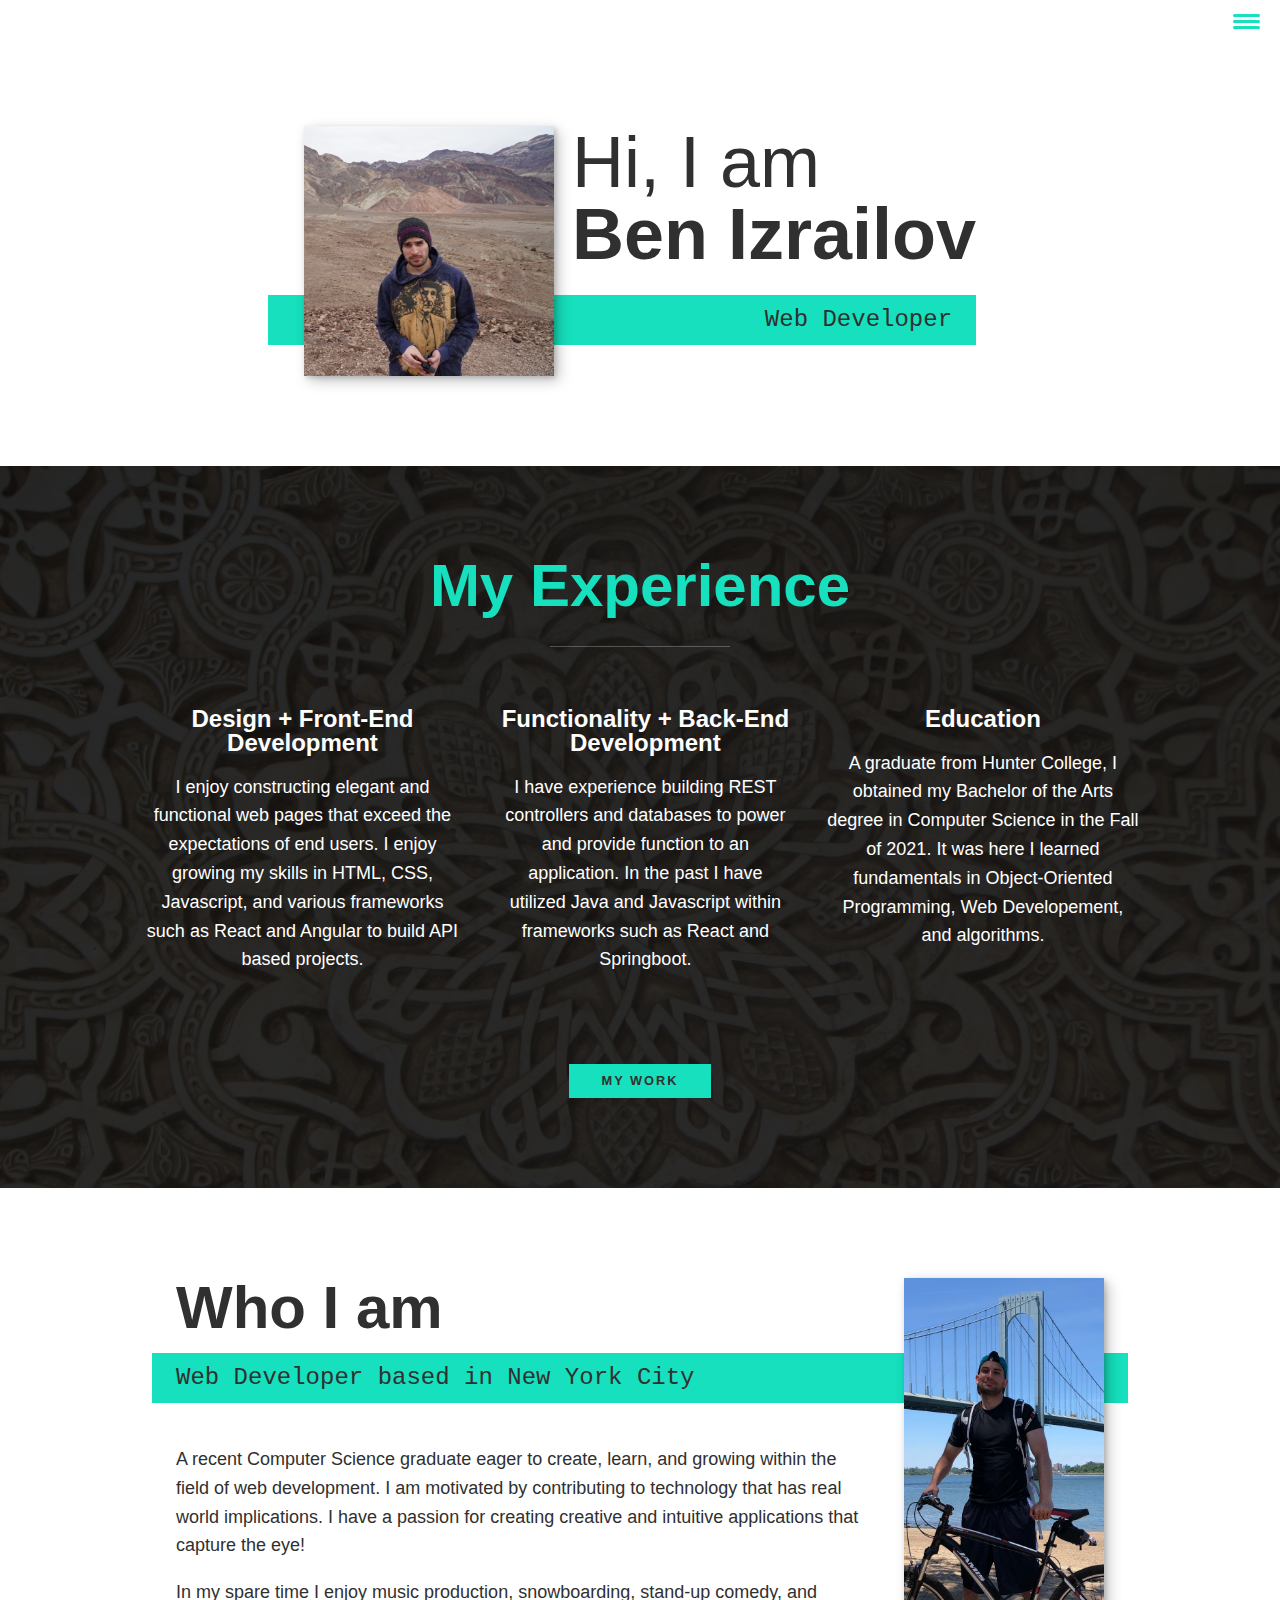
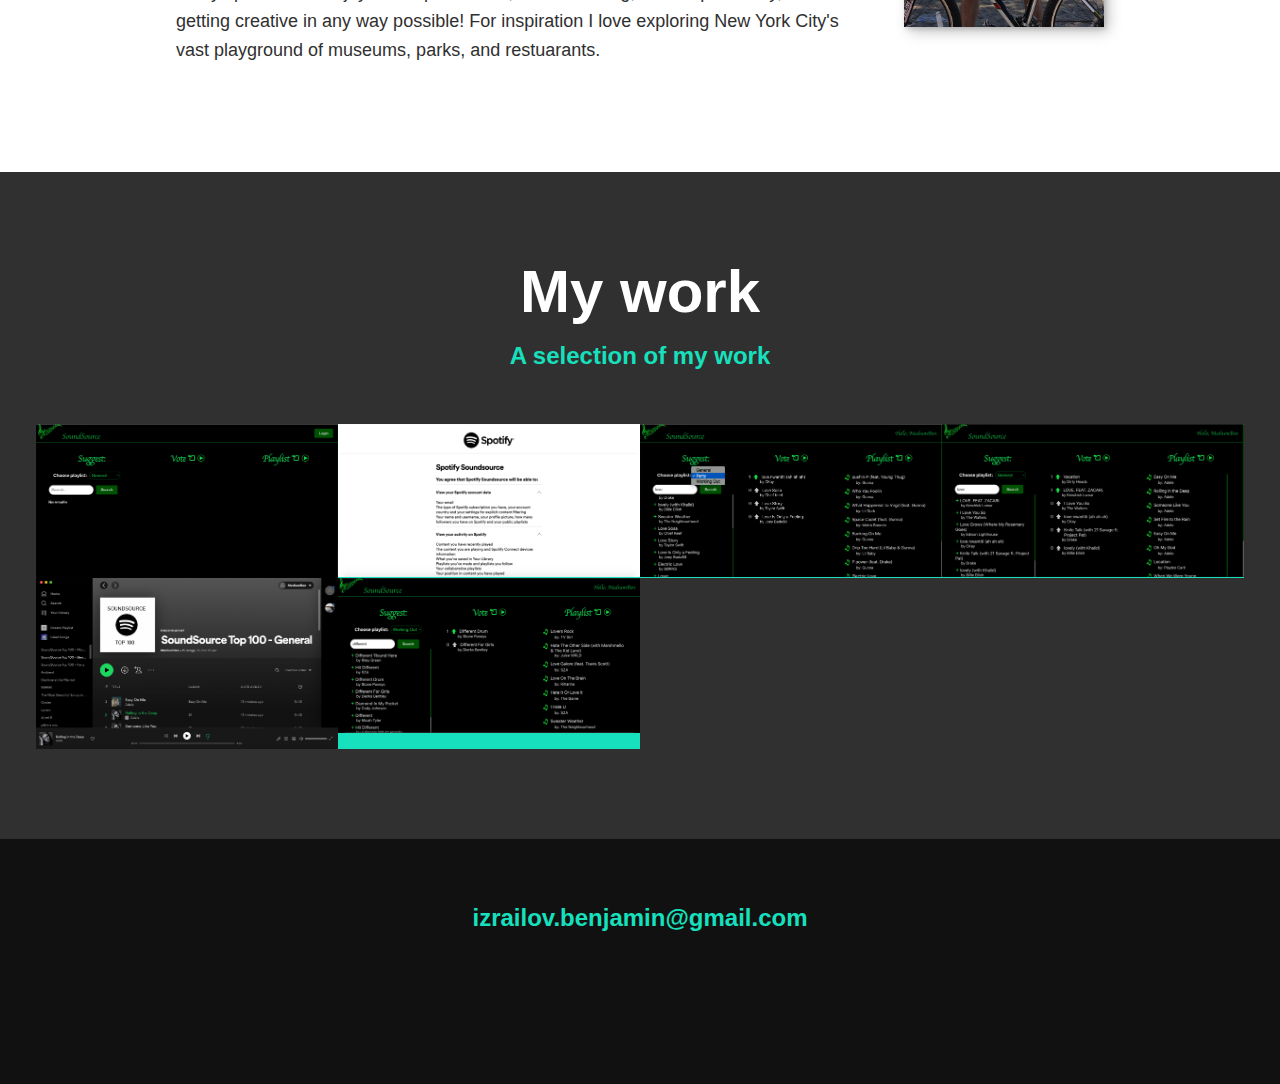
==== index.html @ 0f0019da "Initial commit" ====
<!DOCTYPE html>
<html lang="en">
    <head>
        <meta charset="UTF-8">
        <meta name="viewport" content="width=device-width, initial-scale=1.0">
        <title>Ben Izrailov Portfolio Website</title>
        <link rel="stylesheet" href="https://cdnjs.cloudflare.com/ajax/libs/normalize/7.0.0/normalize.min.css">
        <link rel="stylesheet" href="https://cdnjs.cloudflare.com/ajax/libs/font-awesome/5.11.2/css/all.css" integrity="sha256-46qynGAkLSFpVbEBog43gvNhfrOj+BmwXdxFgVK/Kvc=" crossorigin="anonymous" />
        <script src="https://kit.fontawesome.com/5626869890.js" crossorigin="anonymous"></script>


        <link rel="stylesheet" href="css/style.css">
    </head>
    <body>
        <header>
            <div class="logo">
                <img src="" alt="">
            </div>
            <button class="nav-toggle" aria-label="toggle navigation">
                <span class="hamburger"></span>
            </button>
            <nav class="nav">
                <ul class="nav__list">
                    <li class="nav__item"><a href="#home" class="nav__link">Home</a></li>
                    <li class="nav__item"><a href="#services" class="nav__link">My Services</a></li>
                    <li class="nav__item"><a href="#about" class="nav__link">About me</a></li>
                    <li class="nav__item"><a href="#work" class="nav__link">My Work</a></li>
                </ul>
            </nav>
        </header>

        <!-- Introduction -->
        <section class="intro" id="home">
            <h1 class="section__title section__title--intro">
                Hi, I am <strong>Ben Izrailov</strong>
            </h1>
            <p class="section__subtitle section__subtitle--intro">Web Developer</p>
            <img src="img/benprofile.png" alt="a picture of me smiling" class="intro__img">
        </section>

         <!-- My services -->
         <section class="my-services" id="services">
            <h2 class="section__title section__title--services">My Experience</h2>
            <div class="services">
                <div class="service">
                    <h3>Design + Front-End Development</h3>
                    <p>
                         I enjoy constructing elegant and functional web pages that exceed 
                         the expectations of end users. I enjoy growing my skills in HTML, 
                         CSS, Javascript, and various frameworks such as React and Angular 
                         to build API based projects. 
                    </p>
                </div> <!-- / service -->
                
                <div class="service">
                    <h3>Functionality + Back-End Development</h3>
                    <p>
                        I have experience building REST controllers and databases to power 
                        and provide function to an application. In the past I have utilized 
                        Java and Javascript within frameworks such as React and Springboot.  
                    </p>
                </div> <!-- / service -->
                
                <div class="service">
                    <h3>Education</h3>
                    <p>
                        A graduate from Hunter College, I obtained my Bachelor of the Arts  
                        degree in Computer Science in the Fall of 2021. It was here I learned
                        fundamentals in Object-Oriented Programming, Web Developement, and 
                        algorithms.
                    </p>
                </div> <!-- / service -->
            </div> <!-- / services -->
            
            <a href="#work" class="btn">My Work</a>
        </section>


        <!-- About me -->
        <section class="about-me" id="about">
            <h2 class="section__title section__title--about">Who I am</h2>
            <p class="section__subtitle section__subtitle--about">
                Web Developer based in New York City
            </p>
            
            <div class="about-me__body">
                <p>A recent Computer Science graduate eager to create, learn, and growing
                    within the field of web development. I am motivated by contributing
                    to technology that has real world implications. I have a passion for creating
                    creative and intuitive applications that capture the eye!
                </p>
                <p>
                    In my spare time I enjoy music production, snowboarding, stand-up comedy,
                    and getting creative in any way possible! For inspiration I love exploring
                    New York City's vast playground of museums, parks, and restuarants.
                </p>
            </div>
            <img src="img/benbike.jpg" alt="Ben on a bike" class="about-me__img">
        </section>

        <!-- My Work -->
        <section class="my-work" id="work">
            <h2 class="section__title section__title--work">My work</h2>
            <p class="section__subtitle section__subtitle--work">A selection of my work</p>
            
            <div class="portfolio">
                <!-- Portfolio item 01 -->
                <a href="portfolio-item.html" class="portfolio__item">
                    <img src="img/login-page.png" alt="" class="portfolio__img">
                </a>
                
                <!-- Portfolio item 02 -->
                <a href="portfolio-item.html" class="portfolio__item">
                    <img src="img/authentication-page.png" alt="" class="portfolio__img">
                </a>
                
                <!-- Portfolio item 03 -->
                <a href="portfolio-item.html" class="portfolio__item">
                    <img src="img/different-playlists.png" alt="" class="portfolio__img">
                </a>
                
                <!-- Portfolio item 04 -->
                <a href="portfolio-item.html" class="portfolio__item">
                    <img src="img/upvote-playlist-general.png" alt="" class="portfolio__img">
                </a>
                
                <!-- Portfolio item 05 -->
                <a href="#" class="portfolio__item">
                    <img src="img/spotify-playlists.png" alt="" class="portfolio__img">
                </a>
                
                <!-- Portfolio item 06 -->
                <a href="#" class="portfolio__item">
                    <img src="img/working-out-playlist.png" alt="" class="portfolio__img">
                </a>
            </div>
        </section>

        <!-- Footer -->
        <footer class="footer">
            <!-- replace with your own email address -->
            <a href="mailto:izrailov.benjamin@gmail.com" class="footer__link">izrailov.benjamin@gmail.com</a>
            <ul class="social-list">
                <li class="social-list__item">
                    <a class="social-list__link" href="https://github.com/BenIzrailov">
                        <i class="fa-brands fa-github"></i>
                    </a>
                </li>
                <li class="social-list__item">
                    <a class="social-list__link" href="https://www.linkedin.com/in/benjamin-izrailov-9478">
                        <i class="fa-brands fa-linkedin"></i>
                    </a>
                </li>
                <li class="social-list__item">
                    <a class="social-list__link" href="https://twitter.com">
                        <i class="fa-brands fa-twitter"></i>
                </a>
                </li>
            </ul>
        </footer>

        <script src="js/index.js"></script>
    </body>
</html>
---- css/style.css ----
*,
*::before,
*::after {
    box-sizing: border-box;
}

/* Custom Properties, update these for your own design */

:root {
    --ff-primary: 'Source Sans Pro', sans-serif;
    --ff-secondary: 'Source Code Pro', monospace;
    
    --fw-reg: 300;
    --fw-bold: 900;
    
    --clr-light: #fff;
    --clr-dark: #303030;
    --clr-accent: #16e0bd;
    
    --fs-h1: 3rem;
    --fs-h2: 2.25rem;
    --fs-h3: 1.25rem;
    --fs-body: 1rem;

    --bs: 0.25em 0.25em 0.75em rgba(0,0,0,.25),
    0.125em 0.125em 0.25em rgba(0,0,0,.15);
}

@media (min-width: 800px) {
    :root {
        --fs-h1: 4.5rem;
        --fs-h2: 3.75rem;
        --fs-h3: 1.5rem;
        --fs-body: 1.125rem;
    }
}

/* General styles */
html {
    scroll-behavior: smooth;
}

body {
    background: var(--clr-light);
    color: var(--clr-dark);
    margin: 0;
    font-family: var(--ff-primary);
    font-size: var(--fs-body);
    line-height: 1.6;
}

section {
    padding: 5em 2em;
}

img {
    display: block;
    max-width: 100%;
}

strong { font-weight: var(--fw-bold) }

:focus {
    outline: 3px solid var(--clr-accent);
    outline-offset: 3px;
}

.btn {
    display: inline-block;
    padding: .5em 2.5em;
    background: var(--clr-accent);
    color: var(--clr-dark);
    text-decoration: none;
    cursor: pointer;
    font-size: .8rem;
    text-transform: uppercase;
    letter-spacing: 2px;
    font-weight: var(--fw-bold);
    transition: transform 200ms ease-in-out;
}

.btn:hover {
    transform: scale(1.1);
}

/* Typography */

h1,
h2,
h3 {
    line-height: 1;
    margin: 0;
}

h1 { font-size: var(--fs-h1) }
h2 { font-size: var(--fs-h2) }
h3 { font-size: var(--fs-h3) }

.section__title {
    margin-bottom: .25em;
}

.section__title--intro {
    font-weight: var(--fw-reg);
}

.section__title--intro strong {
    display: block;
}

.section__subtitle {
    margin: 0;
    font-size: var(--fs-h3);
}

.section__subtitle--intro,
.section__subtitle--about {
    background: var(--clr-accent);
    padding: .25em 1em;
    font-family: var(--ff-secondary);
    margin-bottom: 1em;
}

/* header */

header {
    display: flex;
    justify-content: space-between;
    padding: 1em;
}

.logo {
    max-width: 100px;
}

.nav {
    position: fixed;
    background: var(--clr-dark);
    color: var(--clr-light);
    top: 0;
    bottom: 0;
    left: 0;
    right: 0;
    z-index: 100;
    
    transform: translateX(100%);
    transition: transform 250ms cubic-bezier(.5, 0, .5, 1);
}

.nav__list {
    list-style: none;
    display: flex;
    height: 100%;
    flex-direction: column;
    justify-content: space-evenly;
    align-items: center;
    margin: 0;
    padding: 0;
}

.nav__link {
    color: inherit;
    font-weight: var(--fw-bold);
    font-size: var(--fs-h2);
    text-decoration: none;
}

.nav__link:hover {
    color: var(--clr-accent);
}

.nav-toggle {
    padding: .5em;
    background: transparent;
    border: 0;
    cursor: pointer;
    position: absolute;
    right: 1em;
    top: 1em;
    z-index: 1000;
}

.nav-open .nav {
    transform: translateX(0);
}

.nav-open .nav-toggle {
    position: fixed;
}

.nav-open .hamburger {
    transform: rotate(.625turn);
}

.nav-open .hamburger::before {
    transform: rotate(90deg) translateX(-6px);
}

.nav-open .hamburger::after {
    opacity: 0;
}

.hamburger {
    display: block;
    position: relative;
}

.hamburger,
.hamburger::before,
.hamburger::after {
    background: var(--clr-accent);
    width: 2em;
    height: 3px;
    border-radius: 1em;
    transition: transform 250ms ease-in-out;
}


.hamburger::before,
.hamburger::after {
    content: '';
    position: absolute;
    left: 0;
    right: 0;
}

.hamburger::before { top: 6px; }
.hamburger::after { bottom: 6px; }

/*  Intro section  */

.intro {
    position: relative;
}

.intro__img {
    box-shadow: var(--bs);
}

.section__subtitle--intro {
    display: inline-block;
}

@media (min-width: 600px) {
    .intro {
        display: grid;
        width: min-content;
        margin: 0 auto;
        grid-column-gap: 1em;
        grid-template-areas: 
            "img title"
            "img subtitle";
        grid-template-columns: min-content max-content;
    }
    
    .intro__img {
        grid-area: img;
        min-width: 250px;
        position: relative;
        z-index: 2;
    }    

    .section__subtitle--intro {
        align-self: start;
        grid-column: -1 / 1;
        grid-row: 2;
        text-align: right;
        position: relative;
        left: -1.5em;
        width: calc(100% + 1.5em);
    }
}

/*  My services section  */

.my-services {
    background-color: var(--clr-dark);
    background-image: url(../img/flower-design-1187080.png);
    background-blend-mode: multiply;
    background-size: cover;
    color: var(--clr-light);
    text-align: center;     
}

.section__title--services {
    color: var(--clr-accent);
    position: relative;
}

.section__title--services::after {
    content: '';
    display: block;
    width: 3em;
    height: 1px;
    margin: 0.5em auto 1em;
    background: var(--clr-light);
    opacity: 0.25;
}

.services {
    margin-bottom: 4em;
}

.service {
    max-width: 500px;
    margin: 0 auto;
}

@media (min-width: 800px) {
    .services {
        display: flex;
        max-width: 1000px;
        margin-left: auto;
        margin-right: auto;
    }
    
    .service + .service {
        margin-left: 2em;
    }
}

.about-me {
    max-width: 1000px;
    margin: 0 auto;
}

.about-me__img {
    box-shadow: var(--bs);
}

@media (min-width: 600px) {
    .about-me {
        display: grid;
        grid-template-columns: 1fr 200px;
        grid-template-areas: 
            "title img"
            "subtitle img"
            "text img";
        grid-column-gap: 2em;
        
    }
    
    .section__title--about {
        grid-area: title;
    }

    .section__subtitle--about {
        grid-column: 1 / -1;
        grid-row: 2;
        position: relative;
        left: -1em;
        width: calc(100% + 2em);
        padding-left: 1em;
        padding-right: calc(200px + 4em);
    }
    
    .about-me__img {
        grid-area: img;
        position: relative;
        z-index: 2;
    }
}

/* My Work */

.my-work {
    background-color: var(--clr-dark);
    color: var(--clr-light);
    text-align: center;    
}

.section__subtitle--work {
    color: var(--clr-accent);
    font-weight: var(--fw-bold);
    margin-bottom: 2em;
}

.portfolio {
    display: grid;
    grid-template-columns: repeat(auto-fit, minmax(300px, 1fr));
}

.portfolio__item {
    background: var(--clr-accent);
    overflow: hidden;
}

.portfolio__img {
    transition: 
        transform 750ms cubic-bezier(.5, 0, .5, 1),
        opacity 250ms linear;
}

.portfolio__item:focus {
    position: relative;
    z-index: 2;
}

.portfolio__img:hover,
.portfolio__item:focus .portfolio__img {
    transform: scale(1.2);
    opacity: .5;
}

/* footer */

.footer {
    background: #111;
    color: var(--clr-accent);
    text-align: center;
    padding: 2.5em 0;
    font-size: var(--fs-h3);
}

.footer a { 
    color: inherit;
    text-decoration: none; 
}

.footer__link {
   
    font-weight: var(--fw-bold);
}

.footer__link:hover,
.social-list__link:hover {
    opacity: .7;
}

.footer__link:hover {
    text-decoration: underline;
}

.social-list {
    list-style: none;
    display: flex;
    justify-content: center;
    margin: 2em 0 0;
    padding: 0;
}

.social-list__item {
    margin: 0 .5em;
}

.social-list__link {
    padding: .5em;
}

.portfolio-item-individual {
    padding: 0 2em 2em;
    max-width: 1000px;
    margin: 0 auto;
}
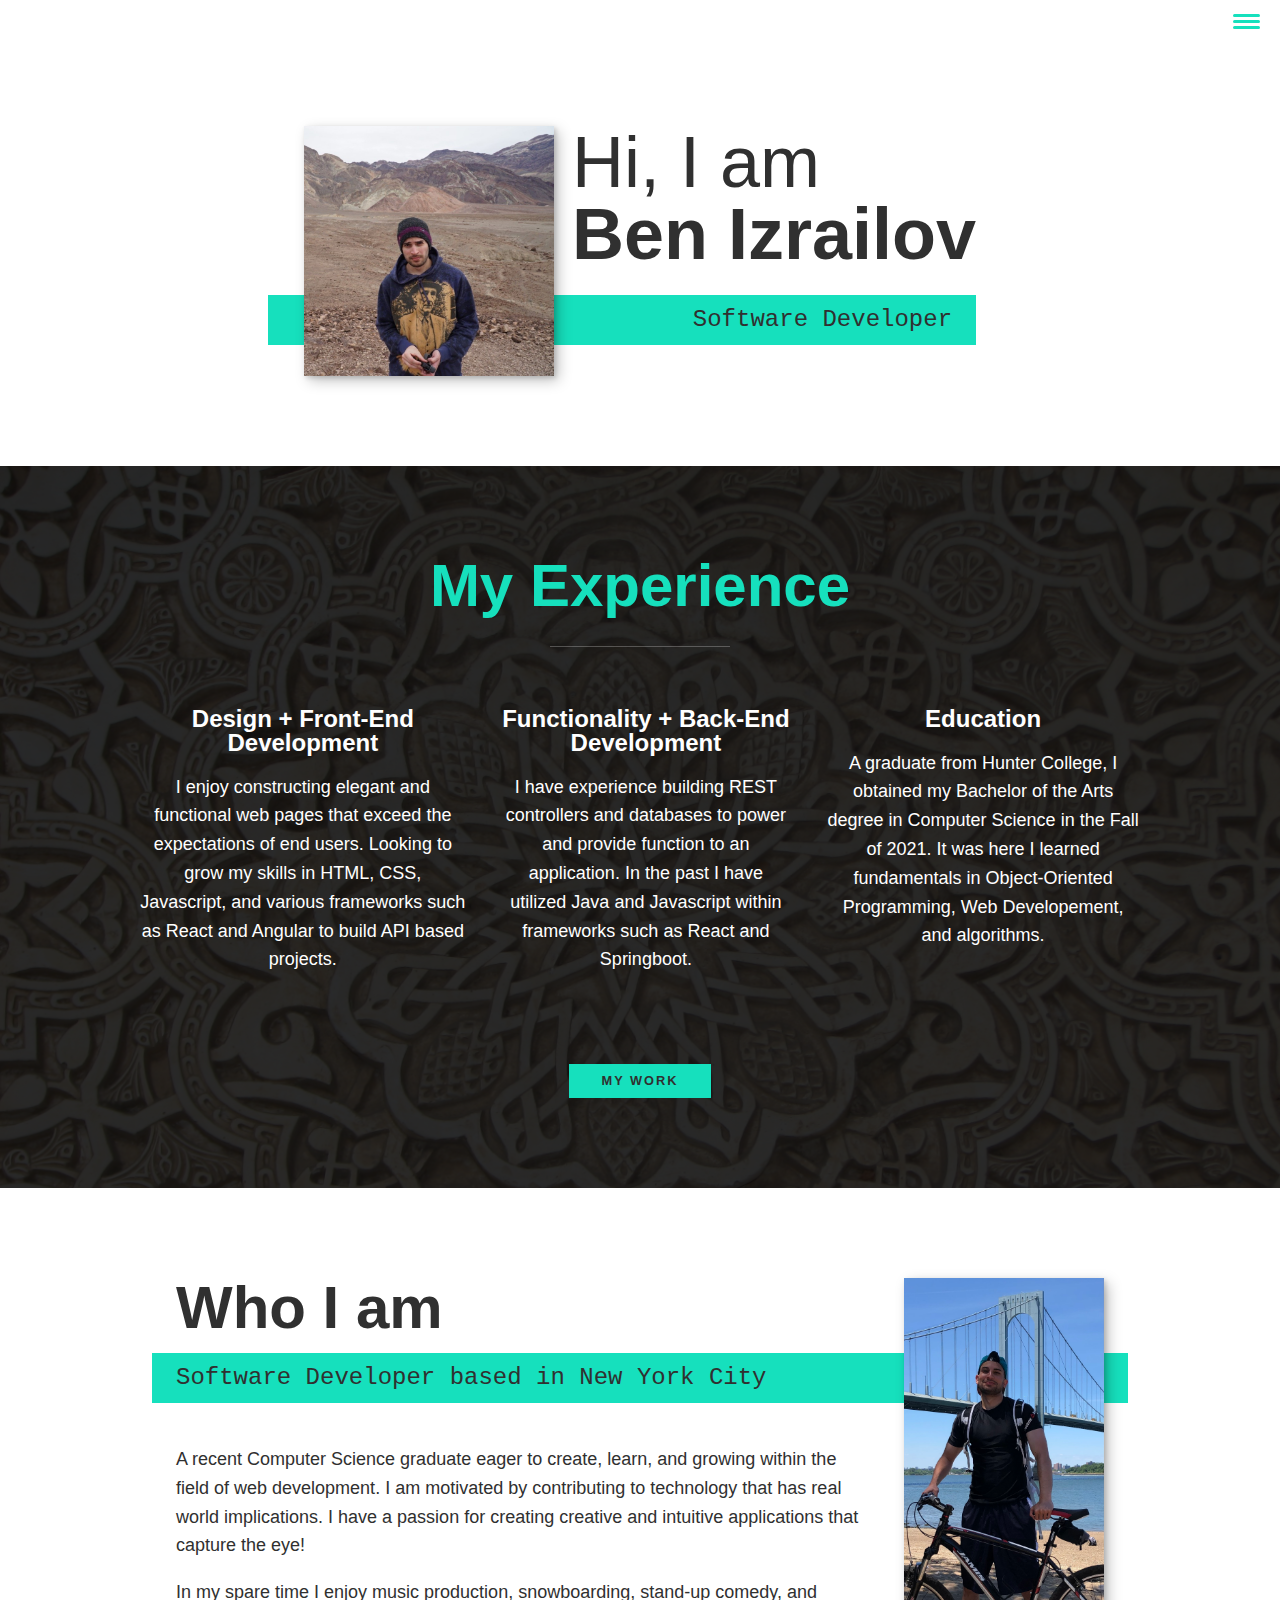
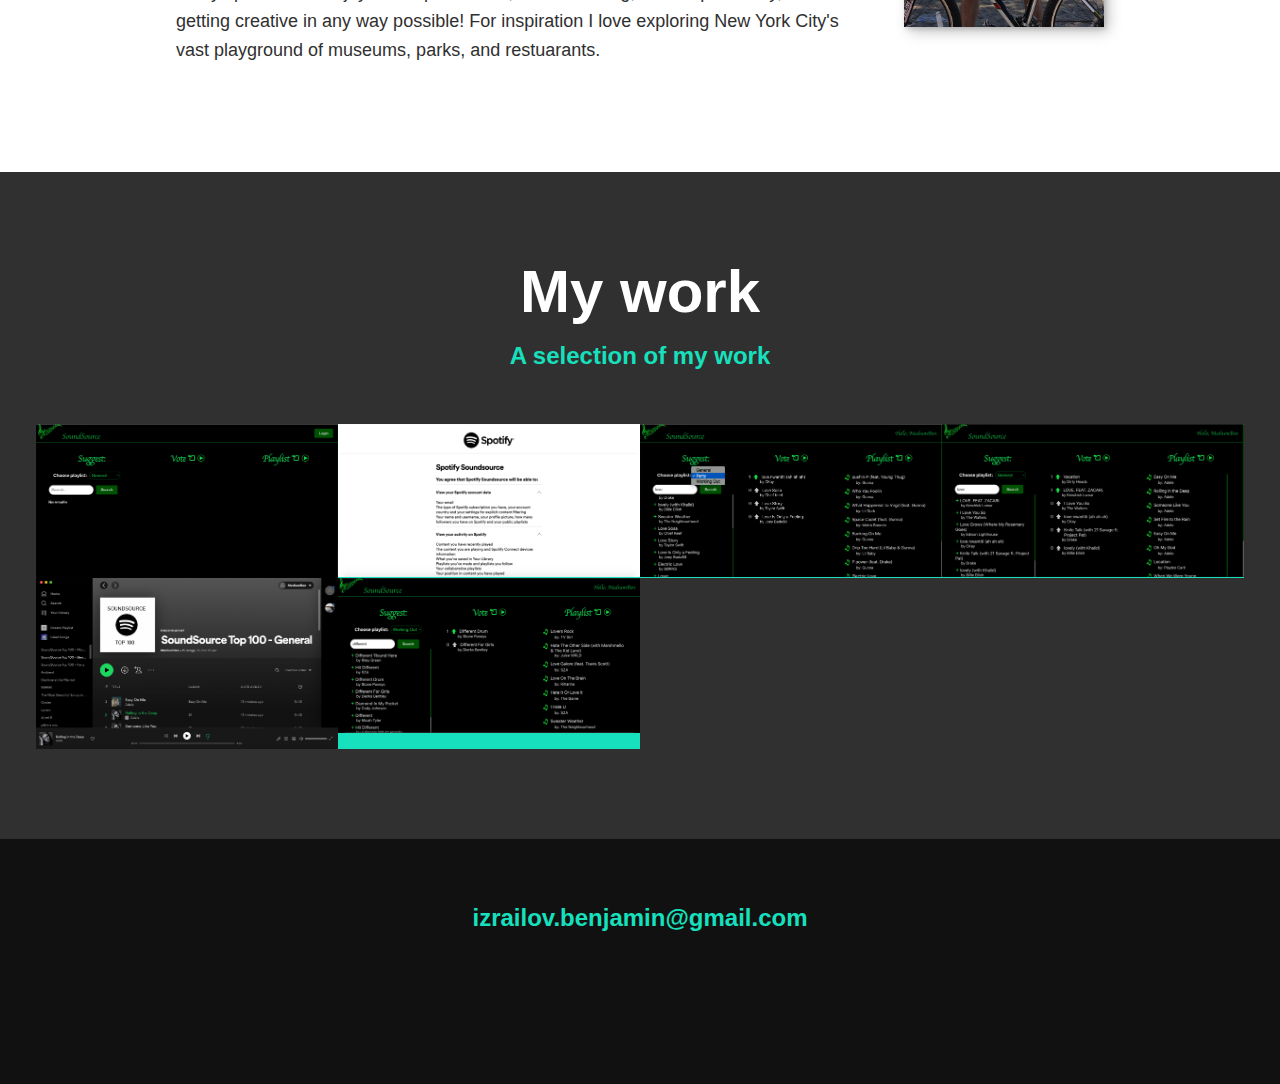
==== commit cfff8c8b: "minor change" ====
--- a/index.html
+++ b/index.html
@@ -34,7 +34,7 @@
             <h1 class="section__title section__title--intro">
                 Hi, I am <strong>Ben Izrailov</strong>
             </h1>
-            <p class="section__subtitle section__subtitle--intro">Web Developer</p>
+            <p class="section__subtitle section__subtitle--intro">Software Developer</p>
             <img src="img/benprofile.png" alt="a picture of me smiling" class="intro__img">
         </section>
 
@@ -46,7 +46,7 @@
                     <h3>Design + Front-End Development</h3>
                     <p>
                          I enjoy constructing elegant and functional web pages that exceed 
-                         the expectations of end users. I enjoy growing my skills in HTML, 
+                         the expectations of end users. Looking to grow my skills in HTML, 
                          CSS, Javascript, and various frameworks such as React and Angular 
                          to build API based projects. 
                     </p>
@@ -80,7 +80,7 @@
         <section class="about-me" id="about">
             <h2 class="section__title section__title--about">Who I am</h2>
             <p class="section__subtitle section__subtitle--about">
-                Web Developer based in New York City
+                Software Developer based in New York City
             </p>
             
             <div class="about-me__body">
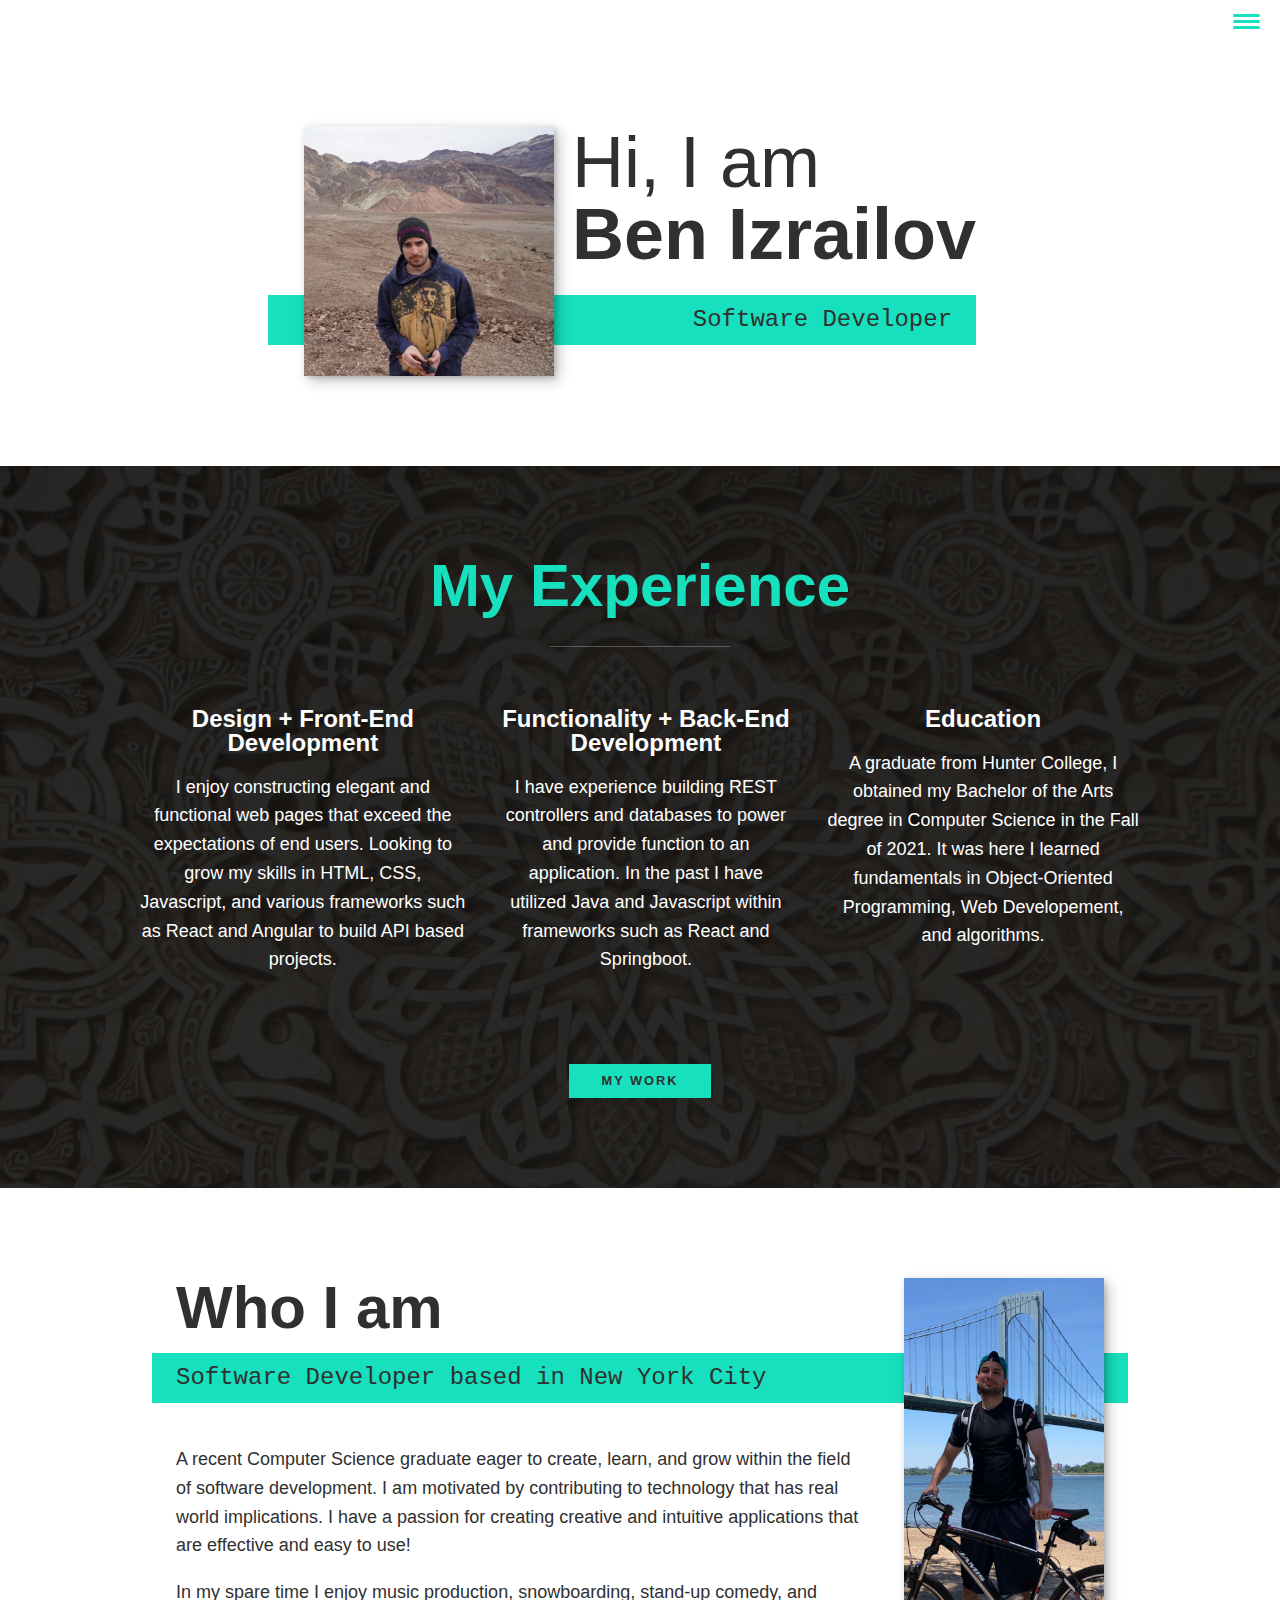
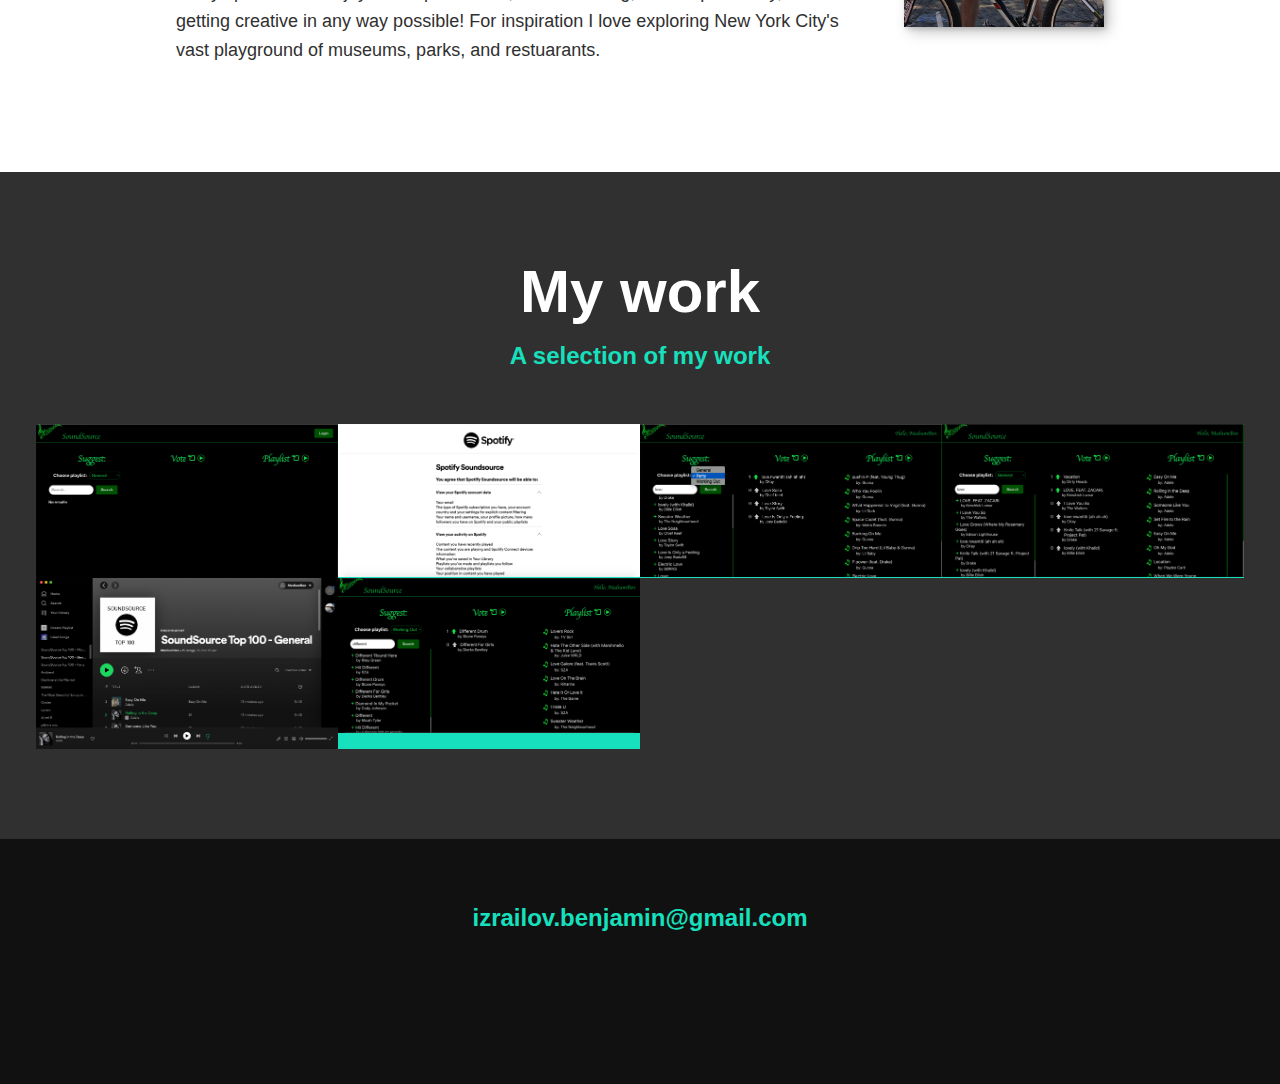
==== commit 8ba9fa14: "content change" ====
--- a/index.html
+++ b/index.html
@@ -84,10 +84,10 @@
             </p>
             
             <div class="about-me__body">
-                <p>A recent Computer Science graduate eager to create, learn, and growing
-                    within the field of web development. I am motivated by contributing
+                <p>A recent Computer Science graduate eager to create, learn, and grow
+                    within the field of software development. I am motivated by contributing
                     to technology that has real world implications. I have a passion for creating
-                    creative and intuitive applications that capture the eye!
+                    creative and intuitive applications that are effective and easy to use!
                 </p>
                 <p>
                     In my spare time I enjoy music production, snowboarding, stand-up comedy,
